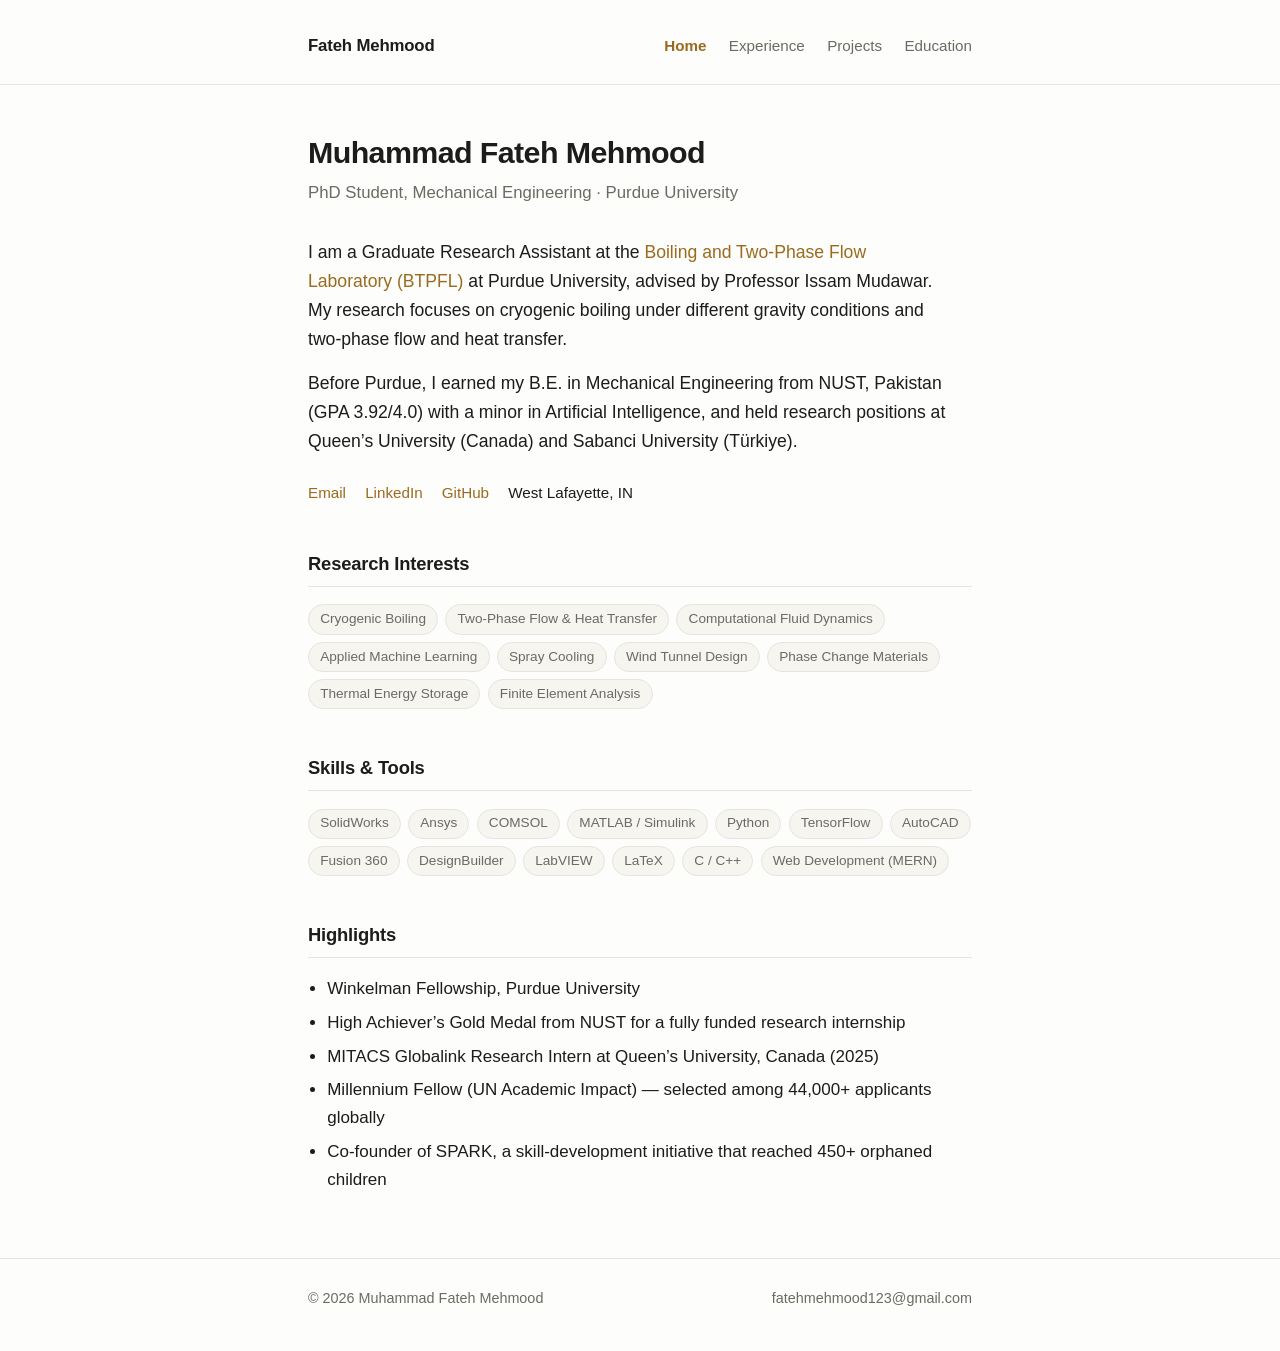
==== index.html @ f5f0537e "Add minimalist multi-page portfolio site Static HTML/CSS portfolio with Home, Experience, Projects, " ====
<!DOCTYPE html>
<html lang="en">
<head>
  <meta charset="UTF-8" />
  <meta name="viewport" content="width=device-width, initial-scale=1.0" />
  <title>Muhammad Fateh Mehmood — PhD Researcher, Purdue University</title>
  <meta name="description" content="Muhammad Fateh Mehmood — PhD student in Mechanical Engineering at Purdue University researching cryogenic boiling, two-phase flow and heat transfer at the Boiling and Two-Phase Flow Laboratory (BTPFL)." />
  <link rel="stylesheet" href="/css/style.css" />
</head>
<body>

  <header>
    <div class="wrap">
      <a class="site-name" href="/">Fateh Mehmood</a>
      <nav>
        <a href="/" aria-current="page">Home</a>
        <a href="/experience">Experience</a>
        <a href="/projects">Projects</a>
        <a href="/education">Education</a>
      </nav>
    </div>
  </header>

  <main>
    <div class="wrap">

      <section class="hero">
        <h1>Muhammad Fateh Mehmood</h1>
        <p class="subtitle">PhD Student, Mechanical Engineering · Purdue University</p>
        <p class="lede">
          I am a Graduate Research Assistant at the
          <a href="https://engineering.purdue.edu/BTPFL" target="_blank" rel="noopener">Boiling and Two-Phase Flow Laboratory (BTPFL)</a>
          at Purdue University, advised by Professor Issam Mudawar. My research focuses on
          cryogenic boiling under different gravity conditions and two-phase flow and heat transfer.
        </p>
        <p class="lede">
          Before Purdue, I earned my B.E. in Mechanical Engineering from NUST, Pakistan
          (GPA 3.92/4.0) with a minor in Artificial Intelligence, and held research
          positions at Queen&rsquo;s University (Canada) and Sabanci University (T&uuml;rkiye).
        </p>
        <div class="contact-links">
          <a href="mailto:fatehmehmood123@gmail.com">Email</a>
          <a href="https://www.linkedin.com/in/fatehmehmood" target="_blank" rel="noopener">LinkedIn</a>
          <a href="https://github.com/fatehmehmood123" target="_blank" rel="noopener">GitHub</a>
          <span>West Lafayette, IN</span>
        </div>
      </section>

      <h2>Research Interests</h2>
      <ul class="tags">
        <li>Cryogenic Boiling</li>
        <li>Two-Phase Flow &amp; Heat Transfer</li>
        <li>Computational Fluid Dynamics</li>
        <li>Applied Machine Learning</li>
        <li>Spray Cooling</li>
        <li>Wind Tunnel Design</li>
        <li>Phase Change Materials</li>
        <li>Thermal Energy Storage</li>
        <li>Finite Element Analysis</li>
      </ul>

      <h2>Skills &amp; Tools</h2>
      <ul class="tags">
        <li>SolidWorks</li>
        <li>Ansys</li>
        <li>COMSOL</li>
        <li>MATLAB / Simulink</li>
        <li>Python</li>
        <li>TensorFlow</li>
        <li>AutoCAD</li>
        <li>Fusion 360</li>
        <li>DesignBuilder</li>
        <li>LabVIEW</li>
        <li>LaTeX</li>
        <li>C / C++</li>
        <li>Web Development (MERN)</li>
      </ul>

      <h2>Highlights</h2>
      <ul>
        <li>Winkelman Fellowship, Purdue University</li>
        <li>High Achiever&rsquo;s Gold Medal from NUST for a fully funded research internship</li>
        <li>MITACS Globalink Research Intern at Queen&rsquo;s University, Canada (2025)</li>
        <li>Millennium Fellow (UN Academic Impact) — selected among 44,000+ applicants globally</li>
        <li>Co-founder of SPARK, a skill-development initiative that reached 450+ orphaned children</li>
      </ul>

    </div>
  </main>

  <footer>
    <div class="wrap">
      <span>&copy; 2026 Muhammad Fateh Mehmood</span>
      <span>
        <a href="mailto:fatehmehmood123@gmail.com">fatehmehmood123@gmail.com</a>
      </span>
    </div>
  </footer>

</body>
</html>
---- css/style.css ----
/* ------------------------------------------------------------------
   Muhammad Fateh Mehmood — portfolio
   Minimal, content-first, light/dark aware.
------------------------------------------------------------------ */

:root {
  --bg: #fdfdfb;
  --text: #1c1c1a;
  --muted: #6b6b64;
  --accent: #9a6b1f;
  --line: #e6e4dd;
  --card: #f6f5f0;
  color-scheme: light dark;
}

@media (prefers-color-scheme: dark) {
  :root {
    --bg: #16161a;
    --text: #e8e6e1;
    --muted: #9d9b93;
    --accent: #cfb991;
    --line: #2c2c32;
    --card: #1e1e24;
  }
}

* {
  margin: 0;
  padding: 0;
  box-sizing: border-box;
}

html {
  scroll-behavior: smooth;
}

body {
  font-family: -apple-system, BlinkMacSystemFont, "Segoe UI", Roboto,
    "Helvetica Neue", Arial, sans-serif;
  font-size: 1.0625rem;
  line-height: 1.65;
  background: var(--bg);
  color: var(--text);
  -webkit-font-smoothing: antialiased;
}

.wrap {
  max-width: 44rem;
  margin: 0 auto;
  padding: 0 1.25rem;
}

/* ---------- header / nav ---------- */

header {
  padding: 2rem 0 1.5rem;
  border-bottom: 1px solid var(--line);
}

header .wrap {
  display: flex;
  flex-wrap: wrap;
  align-items: baseline;
  justify-content: space-between;
  gap: 0.75rem;
}

.site-name {
  font-weight: 650;
  font-size: 1.05rem;
  letter-spacing: -0.01em;
  text-decoration: none;
  color: var(--text);
}

nav {
  display: flex;
  gap: 1.4rem;
}

nav a {
  font-size: 0.95rem;
  text-decoration: none;
  color: var(--muted);
  transition: color 0.15s ease;
}

nav a:hover {
  color: var(--text);
}

nav a[aria-current="page"] {
  color: var(--accent);
  font-weight: 550;
}

/* ---------- main ---------- */

main {
  padding: 3rem 0 4rem;
}

h1 {
  font-size: 1.9rem;
  font-weight: 700;
  letter-spacing: -0.02em;
  line-height: 1.25;
  margin-bottom: 0.5rem;
}

.subtitle {
  color: var(--muted);
  font-size: 1.05rem;
  margin-bottom: 2rem;
}

h2 {
  font-size: 1.15rem;
  font-weight: 650;
  letter-spacing: -0.01em;
  margin: 2.75rem 0 1.1rem;
  padding-bottom: 0.4rem;
  border-bottom: 1px solid var(--line);
}

main > .wrap > h2:first-child,
h1 + h2 {
  margin-top: 0;
}

p + p {
  margin-top: 0.9rem;
}

a {
  color: var(--accent);
  text-decoration: none;
}

main a:hover {
  text-decoration: underline;
}

ul {
  padding-left: 1.2rem;
}

li + li {
  margin-top: 0.35rem;
}

/* ---------- entries (experience / projects / education) ---------- */

.entry {
  margin-bottom: 2rem;
}

.entry:last-child {
  margin-bottom: 0;
}

.entry-head {
  display: flex;
  flex-wrap: wrap;
  align-items: baseline;
  justify-content: space-between;
  gap: 0.25rem 1rem;
}

.entry-head h3 {
  font-size: 1.02rem;
  font-weight: 650;
}

.entry-date {
  font-size: 0.88rem;
  color: var(--muted);
  white-space: nowrap;
}

.entry-role {
  color: var(--muted);
  font-size: 0.95rem;
  margin-bottom: 0.45rem;
}

.entry ul {
  font-size: 0.97rem;
  margin-top: 0.35rem;
}

.entry-note {
  font-size: 0.97rem;
  margin-top: 0.35rem;
}

/* ---------- tags / pills ---------- */

.tags {
  display: flex;
  flex-wrap: wrap;
  gap: 0.45rem;
  list-style: none;
  padding: 0;
}

.tags li {
  background: var(--card);
  border: 1px solid var(--line);
  border-radius: 999px;
  padding: 0.18rem 0.7rem;
  font-size: 0.85rem;
  color: var(--muted);
  margin: 0;
}

/* ---------- home hero ---------- */

.hero {
  margin-bottom: 1rem;
}

.hero .lede {
  font-size: 1.1rem;
  max-width: 40rem;
}

.contact-links {
  display: flex;
  flex-wrap: wrap;
  gap: 1.2rem;
  margin-top: 1.5rem;
  font-size: 0.95rem;
}

/* ---------- footer ---------- */

footer {
  border-top: 1px solid var(--line);
  padding: 1.75rem 0 2.5rem;
  font-size: 0.9rem;
  color: var(--muted);
}

footer .wrap {
  display: flex;
  flex-wrap: wrap;
  justify-content: space-between;
  gap: 0.75rem;
}

footer a {
  color: var(--muted);
}

footer a:hover {
  color: var(--accent);
}

@media (max-width: 480px) {
  h1 {
    font-size: 1.6rem;
  }
  nav {
    gap: 1rem;
  }
}
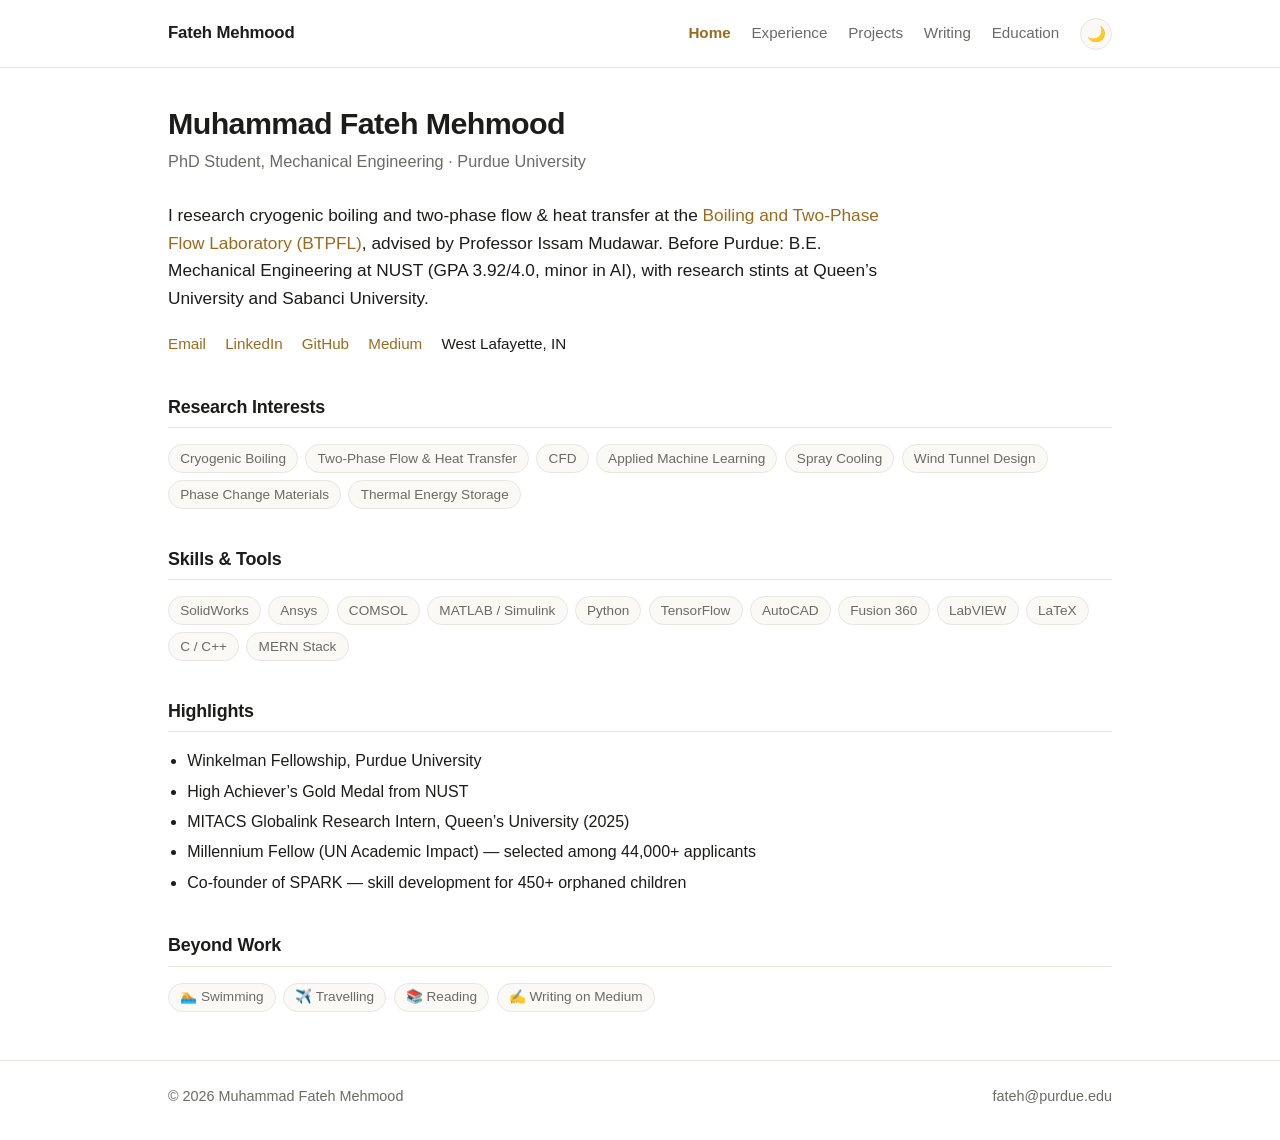
==== commit 1e4a1a25: "Redesign: cards, theme toggle, writing page, Purdue email; drop README Co-Authored-By: Claude Fable " ====
--- a/index.html
+++ b/index.html
@@ -4,7 +4,8 @@
   <meta charset="UTF-8" />
   <meta name="viewport" content="width=device-width, initial-scale=1.0" />
   <title>Muhammad Fateh Mehmood — PhD Researcher, Purdue University</title>
-  <meta name="description" content="Muhammad Fateh Mehmood — PhD student in Mechanical Engineering at Purdue University researching cryogenic boiling, two-phase flow and heat transfer at the Boiling and Two-Phase Flow Laboratory (BTPFL)." />
+  <meta name="description" content="Muhammad Fateh Mehmood — PhD student in Mechanical Engineering at Purdue University researching cryogenic boiling and two-phase flow at BTPFL." />
+  <script src="/js/theme.js"></script>
   <link rel="stylesheet" href="/css/style.css" />
 </head>
 <body>
@@ -12,12 +13,18 @@
   <header>
     <div class="wrap">
       <a class="site-name" href="/">Fateh Mehmood</a>
-      <nav>
-        <a href="/" aria-current="page">Home</a>
-        <a href="/experience">Experience</a>
-        <a href="/projects">Projects</a>
-        <a href="/education">Education</a>
-      </nav>
+      <div class="header-right">
+        <nav>
+          <a href="/" aria-current="page">Home</a>
+          <a href="/experience">Experience</a>
+          <a href="/projects">Projects</a>
+          <a href="/writing">Writing</a>
+          <a href="/education">Education</a>
+        </nav>
+        <button class="theme-toggle" onclick="toggleTheme()" aria-label="Toggle light/dark theme">
+          <span class="toggle-sun">&#9728;&#65039;</span><span class="toggle-moon">&#127769;</span>
+        </button>
+      </div>
     </div>
   </header>
 
@@ -28,20 +35,16 @@
         <h1>Muhammad Fateh Mehmood</h1>
         <p class="subtitle">PhD Student, Mechanical Engineering · Purdue University</p>
         <p class="lede">
-          I am a Graduate Research Assistant at the
-          <a href="https://engineering.purdue.edu/BTPFL" target="_blank" rel="noopener">Boiling and Two-Phase Flow Laboratory (BTPFL)</a>
-          at Purdue University, advised by Professor Issam Mudawar. My research focuses on
-          cryogenic boiling under different gravity conditions and two-phase flow and heat transfer.
-        </p>
-        <p class="lede">
-          Before Purdue, I earned my B.E. in Mechanical Engineering from NUST, Pakistan
-          (GPA 3.92/4.0) with a minor in Artificial Intelligence, and held research
-          positions at Queen&rsquo;s University (Canada) and Sabanci University (T&uuml;rkiye).
+          I research cryogenic boiling and two-phase flow &amp; heat transfer at the
+          <a href="https://engineering.purdue.edu/BTPFL" target="_blank" rel="noopener">Boiling and Two-Phase Flow Laboratory (BTPFL)</a>,
+          advised by Professor Issam Mudawar. Before Purdue: B.E. Mechanical Engineering at NUST
+          (GPA 3.92/4.0, minor in AI), with research stints at Queen&rsquo;s University and Sabanci University.
         </p>
         <div class="contact-links">
-          <a href="mailto:fatehmehmood123@gmail.com">Email</a>
+          <a href="mailto:fateh@purdue.edu">Email</a>
           <a href="https://www.linkedin.com/in/fatehmehmood" target="_blank" rel="noopener">LinkedIn</a>
           <a href="https://github.com/fatehmehmood123" target="_blank" rel="noopener">GitHub</a>
+          <a href="https://medium.com/@fatehmehmood" target="_blank" rel="noopener">Medium</a>
           <span>West Lafayette, IN</span>
         </div>
       </section>
@@ -50,13 +53,12 @@
       <ul class="tags">
         <li>Cryogenic Boiling</li>
         <li>Two-Phase Flow &amp; Heat Transfer</li>
-        <li>Computational Fluid Dynamics</li>
+        <li>CFD</li>
         <li>Applied Machine Learning</li>
         <li>Spray Cooling</li>
         <li>Wind Tunnel Design</li>
         <li>Phase Change Materials</li>
         <li>Thermal Energy Storage</li>
-        <li>Finite Element Analysis</li>
       </ul>
 
       <h2>Skills &amp; Tools</h2>
@@ -69,20 +71,27 @@
         <li>TensorFlow</li>
         <li>AutoCAD</li>
         <li>Fusion 360</li>
-        <li>DesignBuilder</li>
         <li>LabVIEW</li>
         <li>LaTeX</li>
         <li>C / C++</li>
-        <li>Web Development (MERN)</li>
+        <li>MERN Stack</li>
       </ul>
 
       <h2>Highlights</h2>
       <ul>
         <li>Winkelman Fellowship, Purdue University</li>
-        <li>High Achiever&rsquo;s Gold Medal from NUST for a fully funded research internship</li>
-        <li>MITACS Globalink Research Intern at Queen&rsquo;s University, Canada (2025)</li>
-        <li>Millennium Fellow (UN Academic Impact) — selected among 44,000+ applicants globally</li>
-        <li>Co-founder of SPARK, a skill-development initiative that reached 450+ orphaned children</li>
+        <li>High Achiever&rsquo;s Gold Medal from NUST</li>
+        <li>MITACS Globalink Research Intern, Queen&rsquo;s University (2025)</li>
+        <li>Millennium Fellow (UN Academic Impact) — selected among 44,000+ applicants</li>
+        <li>Co-founder of SPARK — skill development for 450+ orphaned children</li>
+      </ul>
+
+      <h2>Beyond Work</h2>
+      <ul class="tags">
+        <li>&#127946; Swimming</li>
+        <li>&#9992;&#65039; Travelling</li>
+        <li>&#128218; Reading</li>
+        <li>&#9997;&#65039; Writing on Medium</li>
       </ul>
 
     </div>
@@ -92,7 +101,7 @@
     <div class="wrap">
       <span>&copy; 2026 Muhammad Fateh Mehmood</span>
       <span>
-        <a href="mailto:fatehmehmood123@gmail.com">fatehmehmood123@gmail.com</a>
+        <a href="mailto:fateh@purdue.edu">fateh@purdue.edu</a>
       </span>
     </div>
   </footer>
--- a/css/style.css
+++ b/css/style.css
@@ -1,26 +1,40 @@
 /* ------------------------------------------------------------------
    Muhammad Fateh Mehmood — portfolio
-   Minimal, content-first, light/dark aware.
+   Minimal, card-based, light/dark with manual toggle.
 ------------------------------------------------------------------ */
 
 :root {
-  --bg: #fdfdfb;
+  --bg: #ffffff;
   --text: #1c1c1a;
   --muted: #6b6b64;
   --accent: #9a6b1f;
-  --line: #e6e4dd;
-  --card: #f6f5f0;
-  color-scheme: light dark;
+  --line: #e8e6e0;
+  --card: #faf9f6;
+  --thumb: linear-gradient(135deg, #f3efe6, #e9e2d2);
+  color-scheme: light;
+}
+
+:root[data-theme="dark"] {
+  --bg: #16161a;
+  --text: #e8e6e1;
+  --muted: #9d9b93;
+  --accent: #cfb991;
+  --line: #2c2c32;
+  --card: #1e1e24;
+  --thumb: linear-gradient(135deg, #24242c, #2d2b26);
+  color-scheme: dark;
 }
 
 @media (prefers-color-scheme: dark) {
-  :root {
+  :root:not([data-theme="light"]) {
     --bg: #16161a;
     --text: #e8e6e1;
     --muted: #9d9b93;
     --accent: #cfb991;
     --line: #2c2c32;
     --card: #1e1e24;
+    --thumb: linear-gradient(135deg, #24242c, #2d2b26);
+    color-scheme: dark;
   }
 }
 
@@ -37,32 +51,36 @@
 body {
   font-family: -apple-system, BlinkMacSystemFont, "Segoe UI", Roboto,
     "Helvetica Neue", Arial, sans-serif;
-  font-size: 1.0625rem;
-  line-height: 1.65;
+  font-size: 1rem;
+  line-height: 1.6;
   background: var(--bg);
   color: var(--text);
   -webkit-font-smoothing: antialiased;
 }
 
 .wrap {
-  max-width: 44rem;
+  max-width: 62rem;
   margin: 0 auto;
-  padding: 0 1.25rem;
+  padding: 0 1.5rem;
 }
 
 /* ---------- header / nav ---------- */
 
 header {
-  padding: 2rem 0 1.5rem;
+  padding: 1.1rem 0;
   border-bottom: 1px solid var(--line);
+  position: sticky;
+  top: 0;
+  background: var(--bg);
+  z-index: 10;
 }
 
 header .wrap {
   display: flex;
   flex-wrap: wrap;
-  align-items: baseline;
+  align-items: center;
   justify-content: space-between;
-  gap: 0.75rem;
+  gap: 0.6rem;
 }
 
 .site-name {
@@ -73,9 +91,16 @@
   color: var(--text);
 }
 
+.header-right {
+  display: flex;
+  align-items: center;
+  gap: 1.3rem;
+}
+
 nav {
   display: flex;
-  gap: 1.4rem;
+  flex-wrap: wrap;
+  gap: 1.3rem;
 }
 
 nav a {
@@ -94,10 +119,35 @@
   font-weight: 550;
 }
 
+.theme-toggle {
+  border: 1px solid var(--line);
+  background: var(--card);
+  color: var(--text);
+  border-radius: 999px;
+  width: 2rem;
+  height: 2rem;
+  font-size: 0.95rem;
+  cursor: pointer;
+  line-height: 1;
+}
+
+.theme-toggle:hover {
+  border-color: var(--accent);
+}
+
+:root[data-theme="dark"] .toggle-moon,
+.toggle-sun {
+  display: none;
+}
+
+:root[data-theme="dark"] .toggle-sun {
+  display: inline;
+}
+
 /* ---------- main ---------- */
 
 main {
-  padding: 3rem 0 4rem;
+  padding: 2.25rem 0 3rem;
 }
 
 h1 {
@@ -105,31 +155,26 @@
   font-weight: 700;
   letter-spacing: -0.02em;
   line-height: 1.25;
-  margin-bottom: 0.5rem;
+  margin-bottom: 0.35rem;
 }
 
 .subtitle {
   color: var(--muted);
-  font-size: 1.05rem;
-  margin-bottom: 2rem;
+  font-size: 1.02rem;
+  margin-bottom: 1.75rem;
 }
 
 h2 {
-  font-size: 1.15rem;
+  font-size: 1.12rem;
   font-weight: 650;
   letter-spacing: -0.01em;
-  margin: 2.75rem 0 1.1rem;
-  padding-bottom: 0.4rem;
+  margin: 2.25rem 0 1rem;
+  padding-bottom: 0.35rem;
   border-bottom: 1px solid var(--line);
 }
 
-main > .wrap > h2:first-child,
-h1 + h2 {
-  margin-top: 0;
-}
-
 p + p {
-  margin-top: 0.9rem;
+  margin-top: 0.8rem;
 }
 
 a {
@@ -146,13 +191,28 @@
 }
 
 li + li {
-  margin-top: 0.35rem;
-}
-
-/* ---------- entries (experience / projects / education) ---------- */
+  margin-top: 0.3rem;
+}
+
+/* ---------- hero ---------- */
+
+.hero .lede {
+  font-size: 1.08rem;
+  max-width: 46rem;
+}
+
+.contact-links {
+  display: flex;
+  flex-wrap: wrap;
+  gap: 1.2rem;
+  margin-top: 1.25rem;
+  font-size: 0.95rem;
+}
+
+/* ---------- entries (experience / education) ---------- */
 
 .entry {
-  margin-bottom: 2rem;
+  margin-bottom: 1.5rem;
 }
 
 .entry:last-child {
@@ -168,30 +228,24 @@
 }
 
 .entry-head h3 {
-  font-size: 1.02rem;
+  font-size: 1rem;
   font-weight: 650;
 }
 
 .entry-date {
-  font-size: 0.88rem;
+  font-size: 0.85rem;
   color: var(--muted);
   white-space: nowrap;
 }
 
 .entry-role {
   color: var(--muted);
+  font-size: 0.92rem;
+}
+
+.entry-note {
   font-size: 0.95rem;
-  margin-bottom: 0.45rem;
-}
-
-.entry ul {
-  font-size: 0.97rem;
-  margin-top: 0.35rem;
-}
-
-.entry-note {
-  font-size: 0.97rem;
-  margin-top: 0.35rem;
+  margin-top: 0.3rem;
 }
 
 /* ---------- tags / pills ---------- */
@@ -208,36 +262,122 @@
   background: var(--card);
   border: 1px solid var(--line);
   border-radius: 999px;
-  padding: 0.18rem 0.7rem;
+  padding: 0.16rem 0.7rem;
   font-size: 0.85rem;
   color: var(--muted);
   margin: 0;
 }
 
-/* ---------- home hero ---------- */
-
-.hero {
-  margin-bottom: 1rem;
-}
-
-.hero .lede {
-  font-size: 1.1rem;
-  max-width: 40rem;
-}
-
-.contact-links {
-  display: flex;
-  flex-wrap: wrap;
-  gap: 1.2rem;
-  margin-top: 1.5rem;
-  font-size: 0.95rem;
+/* ---------- card grid ---------- */
+
+.grid {
+  display: grid;
+  grid-template-columns: repeat(auto-fill, minmax(15.5rem, 1fr));
+  gap: 1.1rem;
+}
+
+.card {
+  background: var(--card);
+  border: 1px solid var(--line);
+  border-radius: 0.75rem;
+  overflow: hidden;
+  display: flex;
+  flex-direction: column;
+  transition: border-color 0.15s ease, transform 0.15s ease;
+}
+
+.card:hover {
+  border-color: var(--accent);
+  transform: translateY(-2px);
+}
+
+.card .thumb {
+  background: var(--thumb);
+  aspect-ratio: 16 / 9;
+  display: flex;
+  align-items: center;
+  justify-content: center;
+  font-size: 2.2rem;
+}
+
+.card .thumb img {
+  width: 100%;
+  height: 100%;
+  object-fit: cover;
+  display: block;
+}
+
+.card-body {
+  padding: 0.85rem 1rem 1rem;
+  display: flex;
+  flex-direction: column;
+  gap: 0.35rem;
+  flex: 1;
+}
+
+.card-body h3 {
+  font-size: 0.98rem;
+  font-weight: 650;
+  line-height: 1.35;
+}
+
+.card-body h3 a {
+  color: var(--text);
+}
+
+.card-body h3 a:hover {
+  color: var(--accent);
+  text-decoration: none;
+}
+
+.card-body p {
+  font-size: 0.88rem;
+  color: var(--muted);
+  flex: 1;
+}
+
+.card-meta {
+  font-size: 0.8rem;
+  color: var(--muted);
+}
+
+.card-meta .star {
+  color: var(--accent);
+}
+
+/* ---------- article list (writing) ---------- */
+
+.article-list {
+  list-style: none;
+  padding: 0;
+}
+
+.article-list li {
+  padding: 0.8rem 0;
+  border-bottom: 1px solid var(--line);
+  margin: 0;
+}
+
+.article-list a {
+  font-weight: 550;
+  color: var(--text);
+}
+
+.article-list a:hover {
+  color: var(--accent);
+  text-decoration: none;
+}
+
+.article-list .card-meta {
+  display: block;
+  margin-top: 0.1rem;
 }
 
 /* ---------- footer ---------- */
 
 footer {
   border-top: 1px solid var(--line);
-  padding: 1.75rem 0 2.5rem;
+  padding: 1.5rem 0 2rem;
   font-size: 0.9rem;
   color: var(--muted);
 }
@@ -259,9 +399,9 @@
 
 @media (max-width: 480px) {
   h1 {
-    font-size: 1.6rem;
+    font-size: 1.55rem;
   }
   nav {
-    gap: 1rem;
+    gap: 0.9rem;
   }
 }
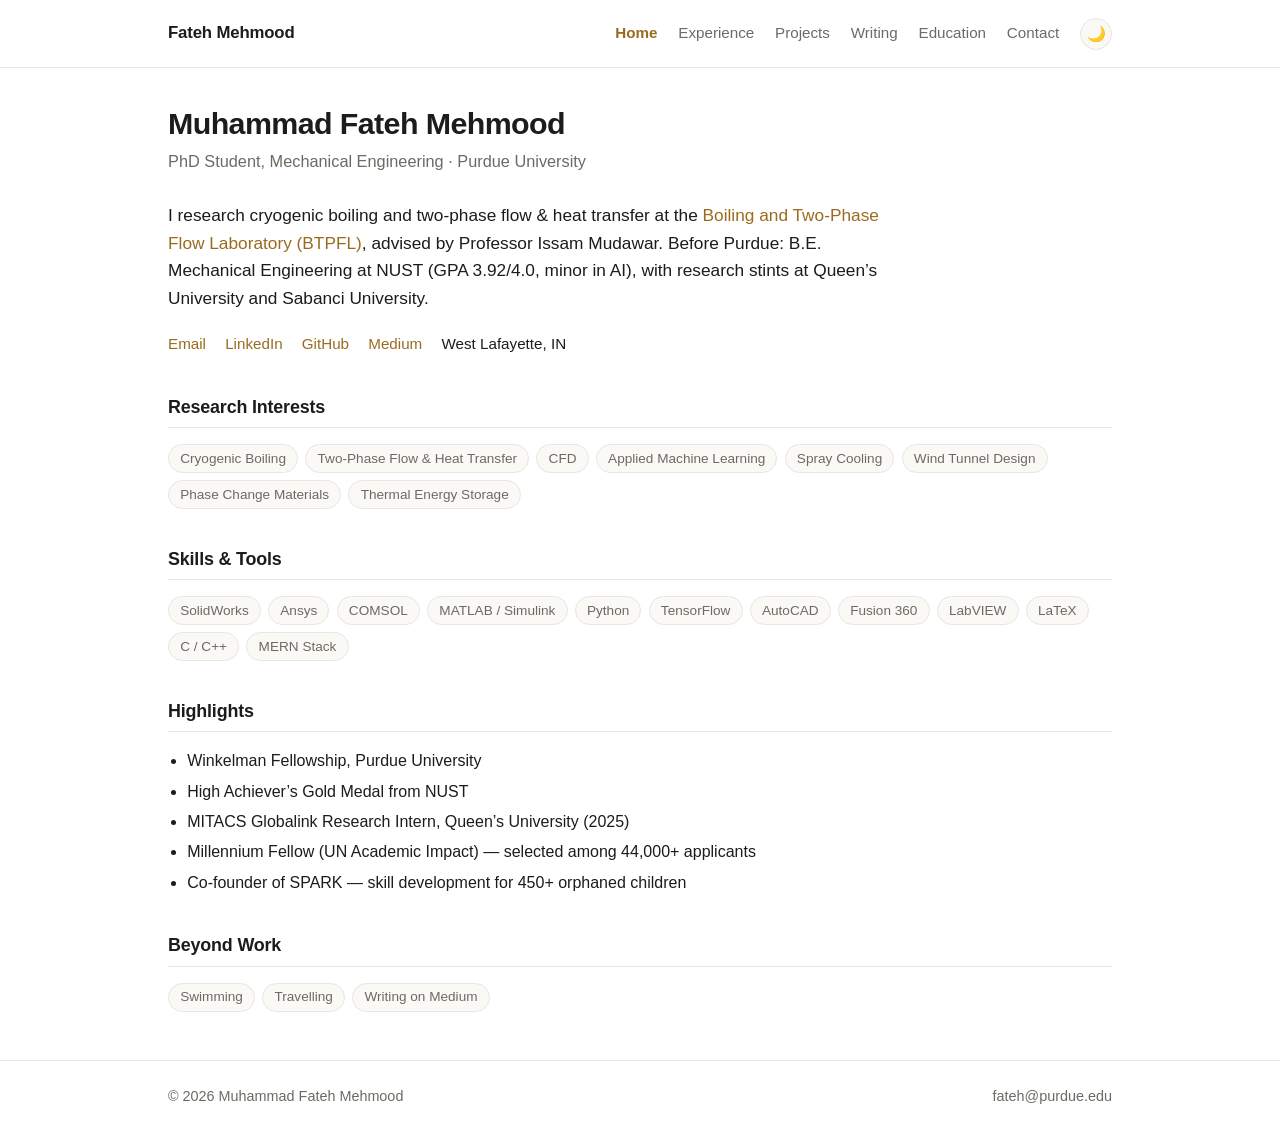
==== commit d63999f9: "Add contact page with message form; hobbies without emojis Co-Authored-By: Claude Fable 5 <noreply@a" ====
--- a/index.html
+++ b/index.html
@@ -20,6 +20,7 @@
           <a href="/projects">Projects</a>
           <a href="/writing">Writing</a>
           <a href="/education">Education</a>
+          <a href="/contact">Contact</a>
         </nav>
         <button class="theme-toggle" onclick="toggleTheme()" aria-label="Toggle light/dark theme">
           <span class="toggle-sun">&#9728;&#65039;</span><span class="toggle-moon">&#127769;</span>
@@ -88,10 +89,9 @@
 
       <h2>Beyond Work</h2>
       <ul class="tags">
-        <li>&#127946; Swimming</li>
-        <li>&#9992;&#65039; Travelling</li>
-        <li>&#128218; Reading</li>
-        <li>&#9997;&#65039; Writing on Medium</li>
+        <li>Swimming</li>
+        <li>Travelling</li>
+        <li>Writing on Medium</li>
       </ul>
 
     </div>
--- a/css/style.css
+++ b/css/style.css
@@ -345,6 +345,107 @@
   color: var(--accent);
 }
 
+/* ---------- contact page ---------- */
+
+.contact-grid {
+  display: grid;
+  grid-template-columns: repeat(auto-fill, minmax(13rem, 1fr));
+  gap: 1.1rem;
+}
+
+.contact-box {
+  background: var(--card);
+  border: 1px solid var(--line);
+  border-radius: 0.75rem;
+  padding: 1.4rem 1.2rem;
+  text-align: center;
+  color: var(--text);
+  transition: border-color 0.15s ease, transform 0.15s ease;
+}
+
+.contact-box:hover {
+  border-color: var(--accent);
+  transform: translateY(-2px);
+  text-decoration: none !important;
+}
+
+.contact-box-icon {
+  font-size: 1.5rem;
+  margin-bottom: 0.4rem;
+  color: var(--accent);
+}
+
+.contact-box-label {
+  font-weight: 650;
+  font-size: 0.95rem;
+}
+
+.contact-box-value {
+  font-size: 0.85rem;
+  color: var(--muted);
+  margin-top: 0.15rem;
+  overflow-wrap: anywhere;
+}
+
+.contact-form {
+  max-width: 44rem;
+  display: flex;
+  flex-direction: column;
+  gap: 0.9rem;
+}
+
+.form-row {
+  display: flex;
+  gap: 0.9rem;
+}
+
+.form-row input {
+  flex: 1;
+}
+
+.contact-form input,
+.contact-form textarea {
+  padding: 0.8rem 0.9rem;
+  border-radius: 0.5rem;
+  border: 1px solid var(--line);
+  background: var(--card);
+  color: var(--text);
+  font-family: inherit;
+  font-size: 0.95rem;
+}
+
+.contact-form input:focus,
+.contact-form textarea:focus {
+  outline: none;
+  border-color: var(--accent);
+}
+
+.contact-form textarea {
+  resize: vertical;
+}
+
+.contact-form button {
+  background: var(--accent);
+  color: var(--bg);
+  padding: 0.85rem;
+  border: none;
+  border-radius: 0.5rem;
+  cursor: pointer;
+  font-weight: 650;
+  font-size: 0.98rem;
+  font-family: inherit;
+}
+
+.contact-form button:hover {
+  opacity: 0.88;
+}
+
+@media (max-width: 480px) {
+  .form-row {
+    flex-direction: column;
+  }
+}
+
 /* ---------- article list (writing) ---------- */
 
 .article-list {
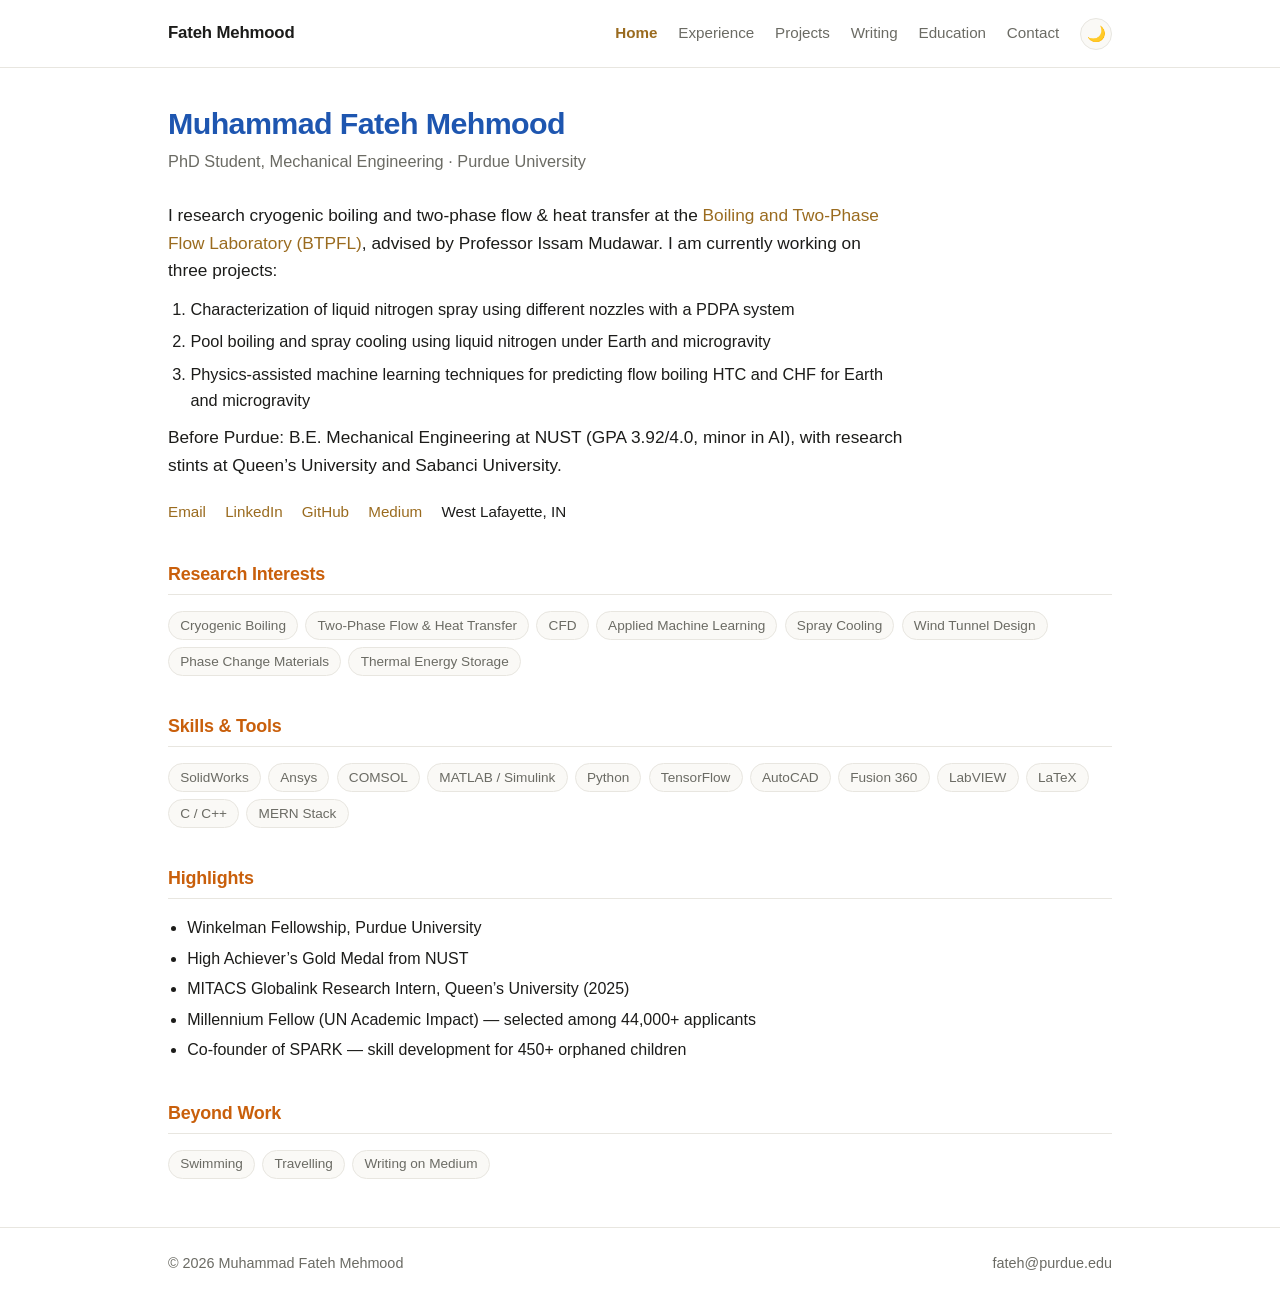
==== commit 3a2b8c21: "List three current BTPFL research projects on home page Co-Authored-By: Claude Fable 5 <noreply@anth" ====
--- a/index.html
+++ b/index.html
@@ -38,8 +38,16 @@
         <p class="lede">
           I research cryogenic boiling and two-phase flow &amp; heat transfer at the
           <a href="https://engineering.purdue.edu/BTPFL" target="_blank" rel="noopener">Boiling and Two-Phase Flow Laboratory (BTPFL)</a>,
-          advised by Professor Issam Mudawar. Before Purdue: B.E. Mechanical Engineering at NUST
-          (GPA 3.92/4.0, minor in AI), with research stints at Queen&rsquo;s University and Sabanci University.
+          advised by Professor Issam Mudawar. I am currently working on three projects:
+        </p>
+        <ol class="lede-list">
+          <li>Characterization of liquid nitrogen spray using different nozzles with a PDPA system</li>
+          <li>Pool boiling and spray cooling using liquid nitrogen under Earth and microgravity</li>
+          <li>Physics-assisted machine learning techniques for predicting flow boiling HTC and CHF for Earth and microgravity</li>
+        </ol>
+        <p class="lede">
+          Before Purdue: B.E. Mechanical Engineering at NUST (GPA 3.92/4.0, minor in AI),
+          with research stints at Queen&rsquo;s University and Sabanci University.
         </p>
         <div class="contact-links">
           <a href="mailto:fateh@purdue.edu">Email</a>
--- a/css/style.css
+++ b/css/style.css
@@ -11,6 +11,8 @@
   --line: #e8e6e0;
   --card: #faf9f6;
   --thumb: linear-gradient(135deg, #f3efe6, #e9e2d2);
+  --heading: #1e56b0;
+  --subheading: #c95f0b;
   color-scheme: light;
 }
 
@@ -22,6 +24,8 @@
   --line: #2c2c32;
   --card: #1e1e24;
   --thumb: linear-gradient(135deg, #24242c, #2d2b26);
+  --heading: #82aaff;
+  --subheading: #f2a35c;
   color-scheme: dark;
 }
 
@@ -34,6 +38,8 @@
     --line: #2c2c32;
     --card: #1e1e24;
     --thumb: linear-gradient(135deg, #24242c, #2d2b26);
+    --heading: #82aaff;
+    --subheading: #f2a35c;
     color-scheme: dark;
   }
 }
@@ -156,6 +162,7 @@
   letter-spacing: -0.02em;
   line-height: 1.25;
   margin-bottom: 0.35rem;
+  color: var(--heading);
 }
 
 .subtitle {
@@ -171,6 +178,7 @@
   margin: 2.25rem 0 1rem;
   padding-bottom: 0.35rem;
   border-bottom: 1px solid var(--line);
+  color: var(--subheading);
 }
 
 p + p {
@@ -199,6 +207,17 @@
 .hero .lede {
   font-size: 1.08rem;
   max-width: 46rem;
+}
+
+.lede-list {
+  margin: 0.7rem 0;
+  padding-left: 1.4rem;
+  max-width: 46rem;
+  font-size: 1.02rem;
+}
+
+.lede-list li {
+  margin-top: 0.4rem;
 }
 
 .contact-links {
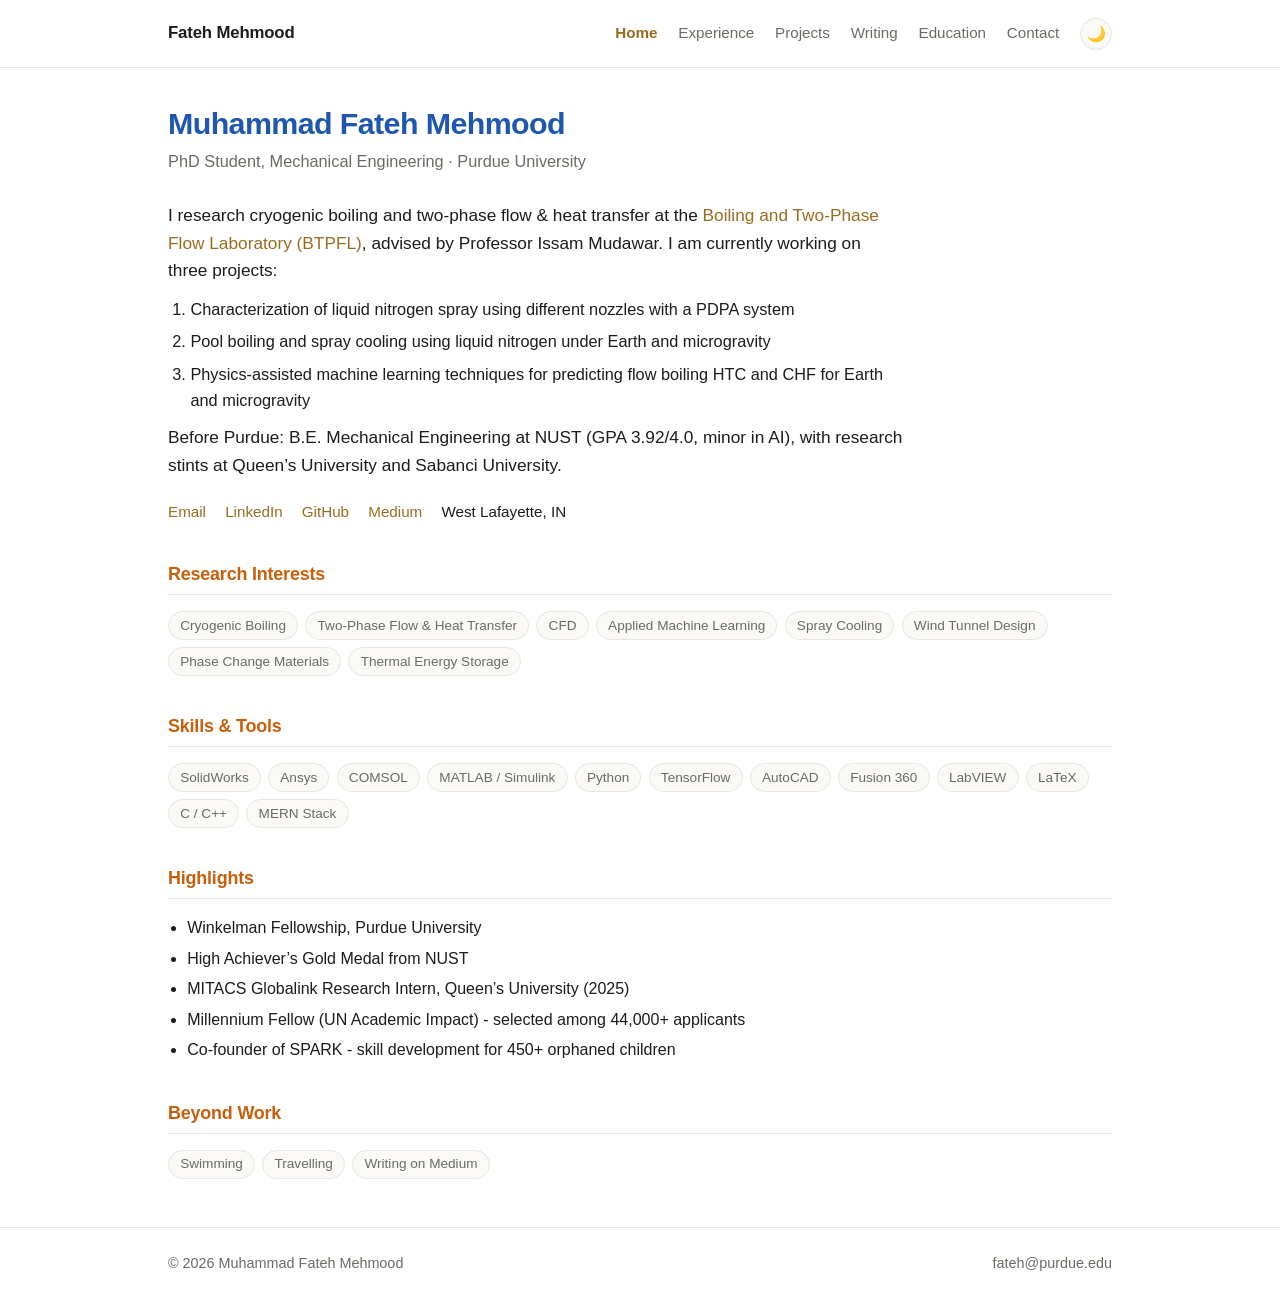
==== commit c424bb16: "Replace em dashes with hyphens Co-Authored-By: Claude Fable 5 <noreply@anthropic.com>" ====
--- a/index.html
+++ b/index.html
@@ -3,8 +3,8 @@
 <head>
   <meta charset="UTF-8" />
   <meta name="viewport" content="width=device-width, initial-scale=1.0" />
-  <title>Muhammad Fateh Mehmood — PhD Researcher, Purdue University</title>
-  <meta name="description" content="Muhammad Fateh Mehmood — PhD student in Mechanical Engineering at Purdue University researching cryogenic boiling and two-phase flow at BTPFL." />
+  <title>Muhammad Fateh Mehmood - PhD Researcher, Purdue University</title>
+  <meta name="description" content="Muhammad Fateh Mehmood - PhD student in Mechanical Engineering at Purdue University researching cryogenic boiling and two-phase flow at BTPFL." />
   <script src="/js/theme.js"></script>
   <link rel="stylesheet" href="/css/style.css" />
 </head>
@@ -91,8 +91,8 @@
         <li>Winkelman Fellowship, Purdue University</li>
         <li>High Achiever&rsquo;s Gold Medal from NUST</li>
         <li>MITACS Globalink Research Intern, Queen&rsquo;s University (2025)</li>
-        <li>Millennium Fellow (UN Academic Impact) — selected among 44,000+ applicants</li>
-        <li>Co-founder of SPARK — skill development for 450+ orphaned children</li>
+        <li>Millennium Fellow (UN Academic Impact) - selected among 44,000+ applicants</li>
+        <li>Co-founder of SPARK - skill development for 450+ orphaned children</li>
       </ul>
 
       <h2>Beyond Work</h2>
--- a/css/style.css
+++ b/css/style.css
@@ -1,5 +1,5 @@
 /* ------------------------------------------------------------------
-   Muhammad Fateh Mehmood — portfolio
+   Muhammad Fateh Mehmood - portfolio
    Minimal, card-based, light/dark with manual toggle.
 ------------------------------------------------------------------ */
 
